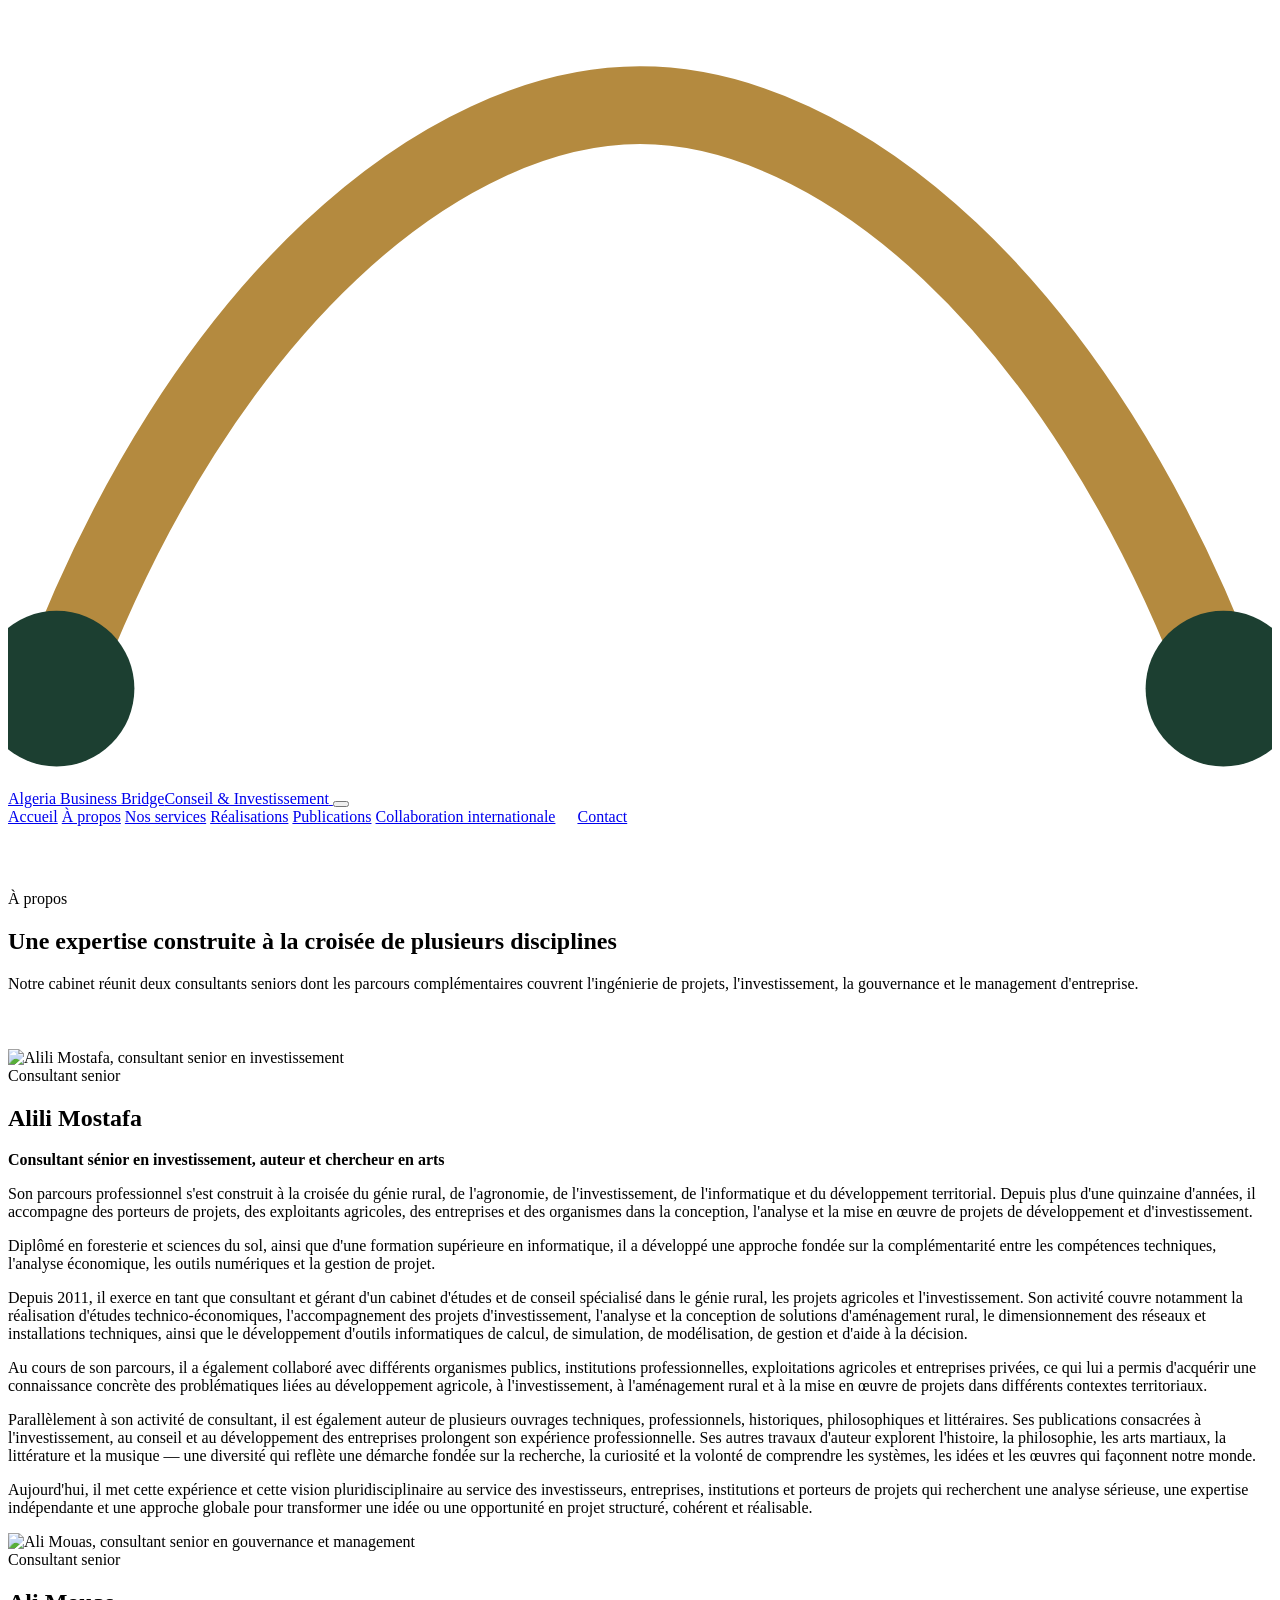
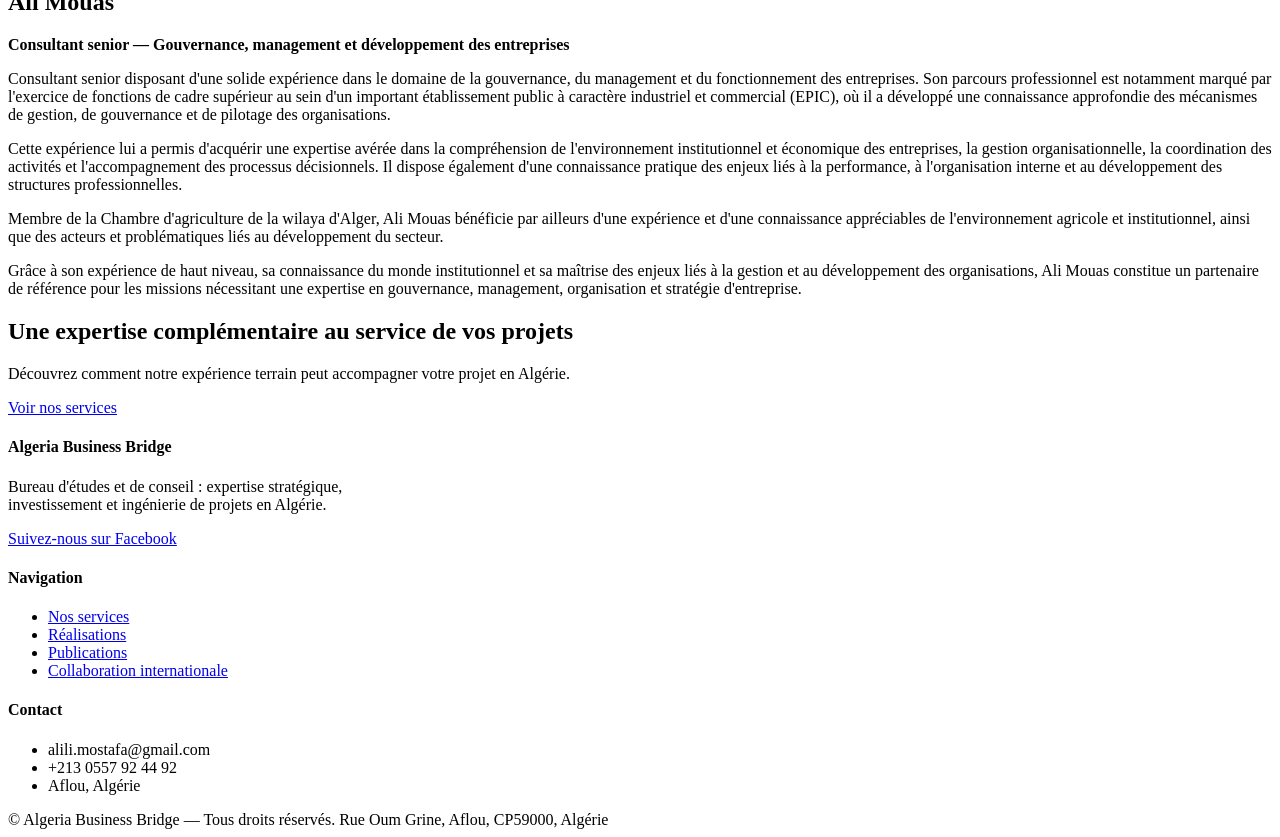
==== a-propos.html @ 4eb45da3 "Ajout du site Ajout du site" ====
<!DOCTYPE html>
<html lang="fr">
<head>
<meta charset="UTF-8">
<meta name="viewport" content="width=device-width, initial-scale=1.0">
<title>À propos — Algeria Business Bridge</title>
<meta name="description" content="Découvrez Alili Mostafa et Ali Mouas, consultants seniors en investissement, gouvernance et développement d'entreprise en Algérie.">
<link rel="preconnect" href="https://fonts.googleapis.com">
<link href="https://fonts.googleapis.com/css2?family=Fraunces:opsz,wght@9..144,500;9..144,600&family=Inter:wght@400;500;600;700&display=swap" rel="stylesheet">
<link rel="stylesheet" href="css/style.css">
</head>
<body>

<header class="site-header">
  <div class="nav-wrap">
    <a href="index.html" class="logo">
      <svg class="bridge-mark" viewBox="0 0 26 16" fill="none" xmlns="http://www.w3.org/2000/svg">
        <path d="M1 14C4 6 9 2 13 2C17 2 22 6 25 14" stroke="#B48A3F" stroke-width="1.6"/>
        <circle cx="1" cy="14" r="1.6" fill="#1C3F31"/>
        <circle cx="25" cy="14" r="1.6" fill="#1C3F31"/>
      </svg>
      <span>Algeria Business Bridge<span class="sub">Conseil &amp; Investissement</span></span>
    </a>
    <button class="nav-toggle" aria-label="Ouvrir le menu"><span></span></button>
    <nav class="primary">
      <a href="index.html">Accueil</a>
      <a href="a-propos.html" class="active">À propos</a>
      <a href="services.html">Nos services</a>
      <a href="realisations.html">Réalisations</a>
      <a href="publications.html">Publications</a>
      <a href="collaboration.html">Collaboration internationale</a>
      <a href="contact.html" class="btn outline" style="padding:9px 18px;">Contact</a>
    </nav>
  </div>
</header>

<section style="padding-top:64px;padding-bottom:40px;">
  <div class="container section-head">
    <span class="eyebrow">À propos</span>
    <h1>Une expertise construite à la croisée de plusieurs disciplines</h1>
    <p>Notre cabinet réunit deux consultants seniors dont les parcours complémentaires couvrent l'ingénierie de projets, l'investissement, la gouvernance et le management d'entreprise.</p>
  </div>
</section>

<section class="alt">
  <div class="container">
    <div class="person">
      <img src="images/portrait-alili-mostafa.jpg" alt="Alili Mostafa, consultant senior en investissement">
      <div>
        <span class="eyebrow">Consultant senior</span>
        <h2>Alili Mostafa</h2>
        <p style="font-weight:600;color:var(--vert-700);">Consultant sénior en investissement, auteur et chercheur en arts</p>
        <p>Son parcours professionnel s'est construit à la croisée du génie rural, de l'agronomie, de l'investissement, de l'informatique et du développement territorial. Depuis plus d'une quinzaine d'années, il accompagne des porteurs de projets, des exploitants agricoles, des entreprises et des organismes dans la conception, l'analyse et la mise en œuvre de projets de développement et d'investissement.</p>
        <p>Diplômé en foresterie et sciences du sol, ainsi que d'une formation supérieure en informatique, il a développé une approche fondée sur la complémentarité entre les compétences techniques, l'analyse économique, les outils numériques et la gestion de projet.</p>
        <p>Depuis 2011, il exerce en tant que consultant et gérant d'un cabinet d'études et de conseil spécialisé dans le génie rural, les projets agricoles et l'investissement. Son activité couvre notamment la réalisation d'études technico-économiques, l'accompagnement des projets d'investissement, l'analyse et la conception de solutions d'aménagement rural, le dimensionnement des réseaux et installations techniques, ainsi que le développement d'outils informatiques de calcul, de simulation, de modélisation, de gestion et d'aide à la décision.</p>
        <p>Au cours de son parcours, il a également collaboré avec différents organismes publics, institutions professionnelles, exploitations agricoles et entreprises privées, ce qui lui a permis d'acquérir une connaissance concrète des problématiques liées au développement agricole, à l'investissement, à l'aménagement rural et à la mise en œuvre de projets dans différents contextes territoriaux.</p>
        <p>Parallèlement à son activité de consultant, il est également auteur de plusieurs ouvrages techniques, professionnels, historiques, philosophiques et littéraires. Ses publications consacrées à l'investissement, au conseil et au développement des entreprises prolongent son expérience professionnelle. Ses autres travaux d'auteur explorent l'histoire, la philosophie, les arts martiaux, la littérature et la musique — une diversité qui reflète une démarche fondée sur la recherche, la curiosité et la volonté de comprendre les systèmes, les idées et les œuvres qui façonnent notre monde.</p>
        <p>Aujourd'hui, il met cette expérience et cette vision pluridisciplinaire au service des investisseurs, entreprises, institutions et porteurs de projets qui recherchent une analyse sérieuse, une expertise indépendante et une approche globale pour transformer une idée ou une opportunité en projet structuré, cohérent et réalisable.</p>
      </div>
    </div>
  </div>
</section>

<section>
  <div class="container">
    <div class="person">
      <img src="images/portrait-ali-mouas.jpg" alt="Ali Mouas, consultant senior en gouvernance et management">
      <div>
        <span class="eyebrow">Consultant senior</span>
        <h2>Ali Mouas</h2>
        <p style="font-weight:600;color:var(--vert-700);">Consultant senior — Gouvernance, management et développement des entreprises</p>
        <p>Consultant senior disposant d'une solide expérience dans le domaine de la gouvernance, du management et du fonctionnement des entreprises. Son parcours professionnel est notamment marqué par l'exercice de fonctions de cadre supérieur au sein d'un important établissement public à caractère industriel et commercial (EPIC), où il a développé une connaissance approfondie des mécanismes de gestion, de gouvernance et de pilotage des organisations.</p>
        <p>Cette expérience lui a permis d'acquérir une expertise avérée dans la compréhension de l'environnement institutionnel et économique des entreprises, la gestion organisationnelle, la coordination des activités et l'accompagnement des processus décisionnels. Il dispose également d'une connaissance pratique des enjeux liés à la performance, à l'organisation interne et au développement des structures professionnelles.</p>
        <p>Membre de la Chambre d'agriculture de la wilaya d'Alger, Ali Mouas bénéficie par ailleurs d'une expérience et d'une connaissance appréciables de l'environnement agricole et institutionnel, ainsi que des acteurs et problématiques liés au développement du secteur.</p>
        <p>Grâce à son expérience de haut niveau, sa connaissance du monde institutionnel et sa maîtrise des enjeux liés à la gestion et au développement des organisations, Ali Mouas constitue un partenaire de référence pour les missions nécessitant une expertise en gouvernance, management, organisation et stratégie d'entreprise.</p>
      </div>
    </div>
  </div>
</section>

<section class="alt">
  <div class="container cta-band" style="background:var(--vert-700);">
    <h2>Une expertise complémentaire au service de vos projets</h2>
    <p>Découvrez comment notre expérience terrain peut accompagner votre projet en Algérie.</p>
    <a href="services.html" class="btn on-dark">Voir nos services</a>
  </div>
</section>

<footer class="site-footer">
  <div class="container">
    <div class="cols">
      <div>
        <h4>Algeria Business Bridge</h4>
        <p style="max-width:340px;">Bureau d'études et de conseil : expertise stratégique, investissement et ingénierie de projets en Algérie.</p>
        <a href="https://www.facebook.com/profile.php?id=61589660074435" target="_blank" rel="noopener">Suivez-nous sur Facebook</a>
      </div>
      <div>
        <h4>Navigation</h4>
        <ul>
          <li><a href="services.html">Nos services</a></li>
          <li><a href="realisations.html">Réalisations</a></li>
          <li><a href="publications.html">Publications</a></li>
          <li><a href="collaboration.html">Collaboration internationale</a></li>
        </ul>
      </div>
      <div>
        <h4>Contact</h4>
        <ul>
          <li>alili.mostafa@gmail.com</li>
          <li>+213 0557 92 44 92</li>
          <li>Aflou, Algérie</li>
        </ul>
      </div>
    </div>
    <div class="bottom">
      <span>© <span data-year></span> Algeria Business Bridge — Tous droits réservés.</span>
      <span>Rue Oum Grine, Aflou, CP59000, Algérie</span>
    </div>
  </div>
</footer>

<script src="js/main.js"></script>
</body>
</html>
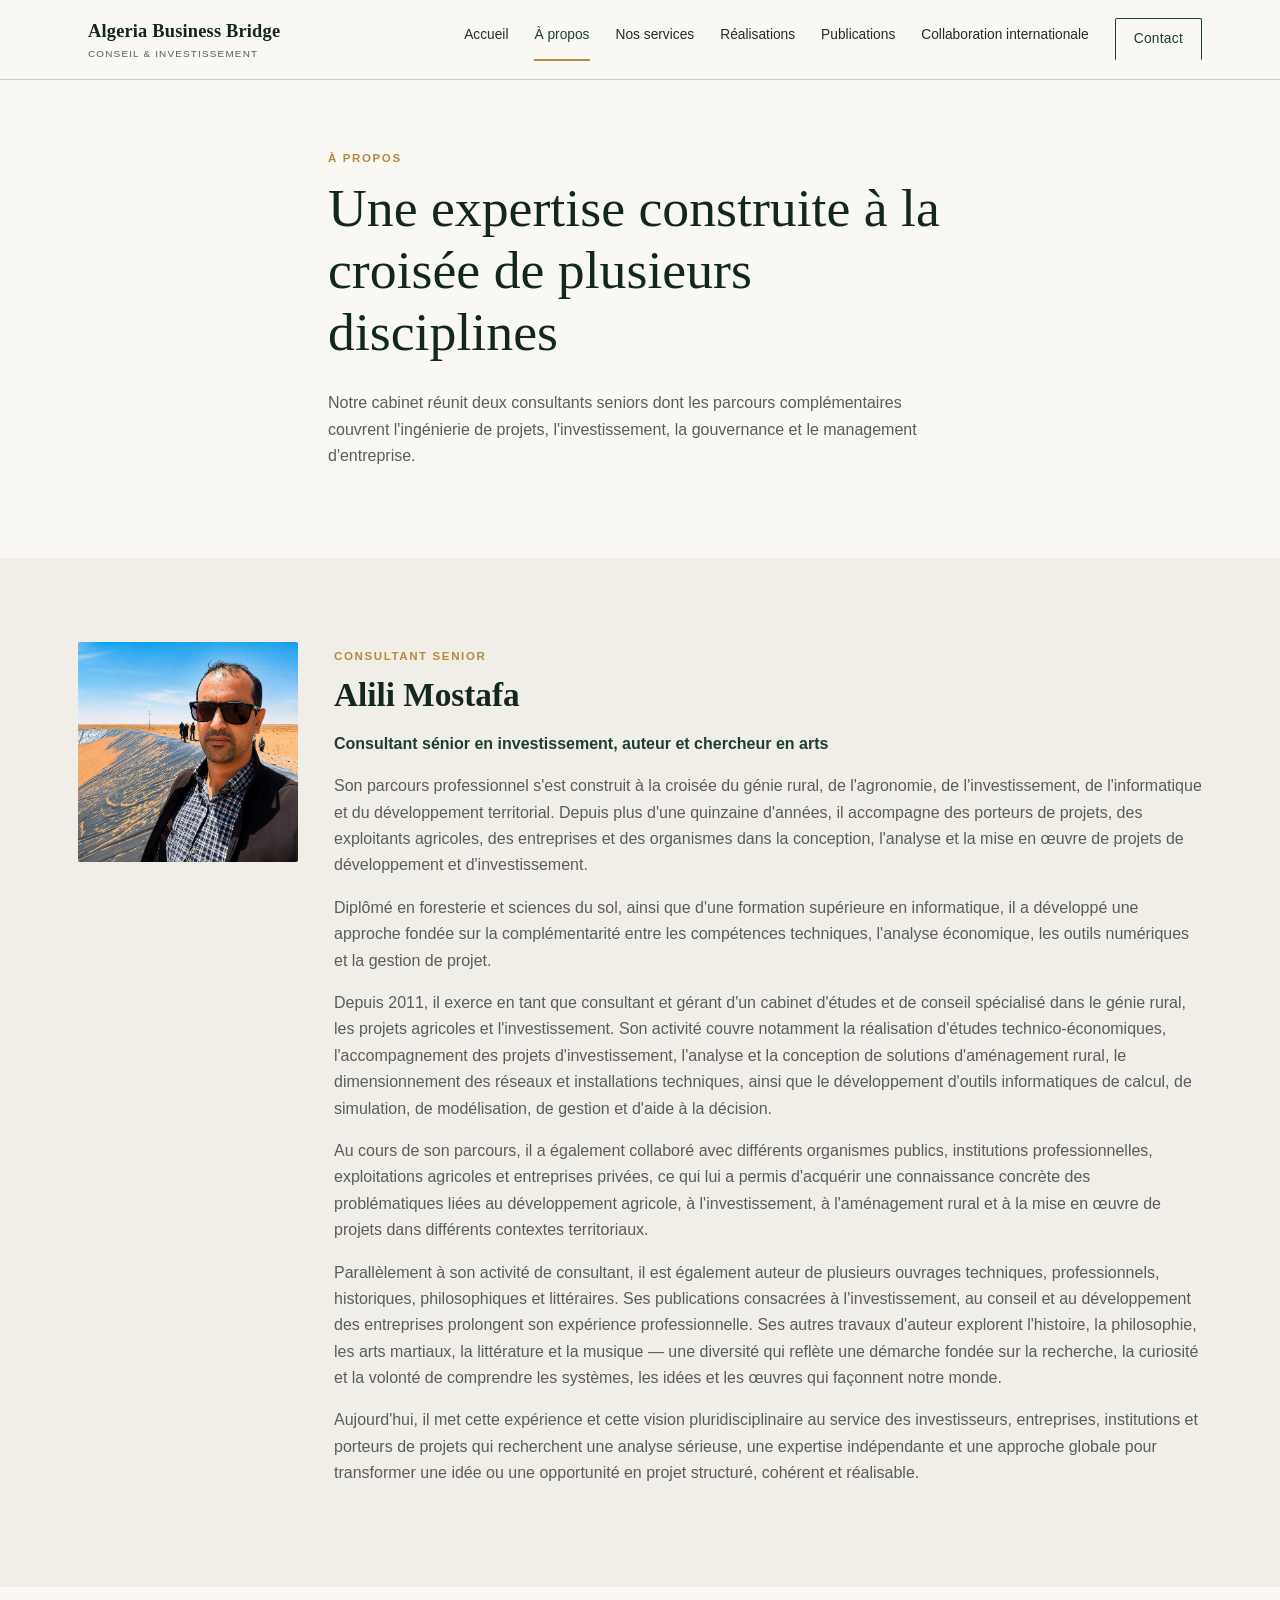
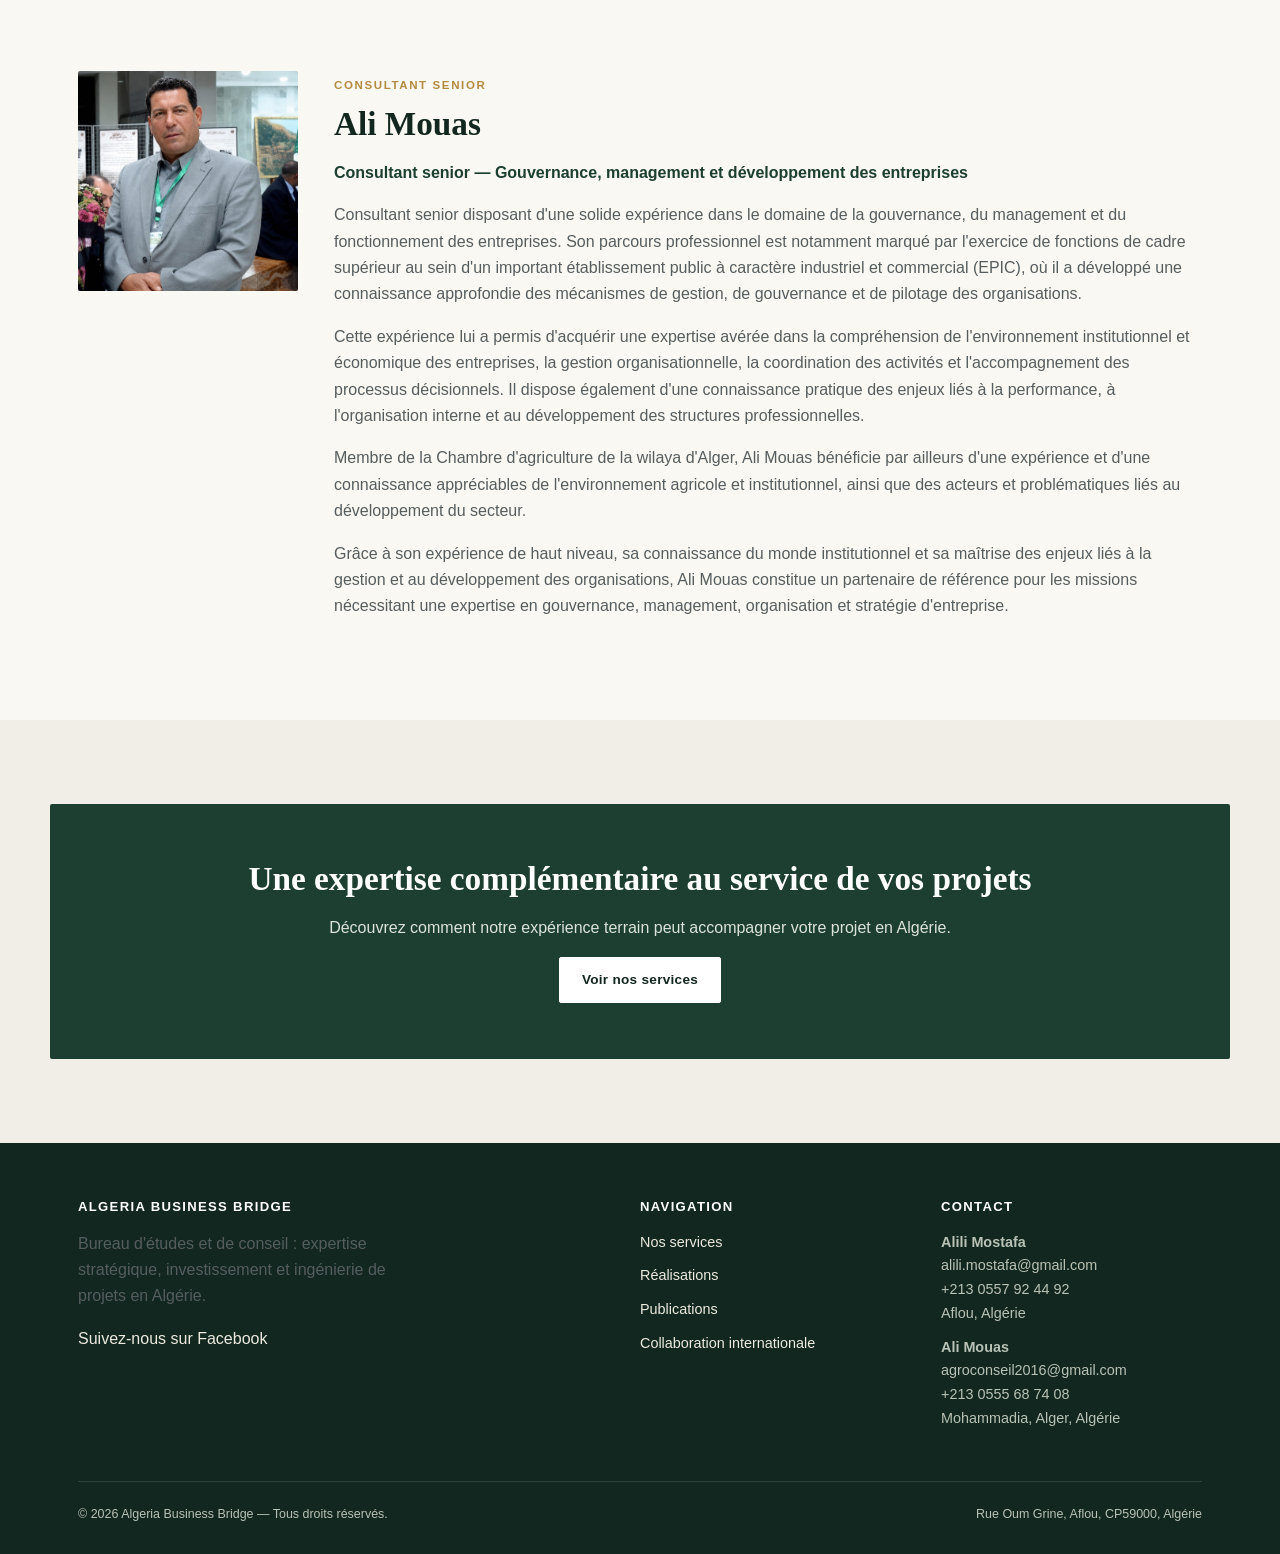
==== commit b713d5b3: "Add files via upload" ====
--- a/a-propos.html
+++ b/a-propos.html
@@ -8,17 +8,14 @@
 <link rel="preconnect" href="https://fonts.googleapis.com">
 <link href="https://fonts.googleapis.com/css2?family=Fraunces:opsz,wght@9..144,500;9..144,600&family=Inter:wght@400;500;600;700&display=swap" rel="stylesheet">
 <link rel="stylesheet" href="css/style.css">
+<link rel="icon" href="favicon.png" type="image/png">
 </head>
 <body>
 
 <header class="site-header">
   <div class="nav-wrap">
     <a href="index.html" class="logo">
-      <svg class="bridge-mark" viewBox="0 0 26 16" fill="none" xmlns="http://www.w3.org/2000/svg">
-        <path d="M1 14C4 6 9 2 13 2C17 2 22 6 25 14" stroke="#B48A3F" stroke-width="1.6"/>
-        <circle cx="1" cy="14" r="1.6" fill="#1C3F31"/>
-        <circle cx="25" cy="14" r="1.6" fill="#1C3F31"/>
-      </svg>
+      <img src="images/logo-mark.png" alt="" class="logo-img" style="height:40px;">
       <span>Algeria Business Bridge<span class="sub">Conseil &amp; Investissement</span></span>
     </a>
     <button class="nav-toggle" aria-label="Ouvrir le menu"><span></span></button>
@@ -106,9 +103,8 @@
       <div>
         <h4>Contact</h4>
         <ul>
-          <li>alili.mostafa@gmail.com</li>
-          <li>+213 0557 92 44 92</li>
-          <li>Aflou, Algérie</li>
+          <li><strong>Alili Mostafa</strong><br>alili.mostafa@gmail.com<br>+213 0557 92 44 92<br>Aflou, Algérie</li>
+          <li><strong>Ali Mouas</strong><br>agroconseil2016@gmail.com<br>+213 0555 68 74 08<br>Mohammadia, Alger, Algérie</li>
         </ul>
       </div>
     </div>
--- a/css/style.css
+++ b/css/style.css
@@ -0,0 +1,266 @@
+/* ============================================================
+   Algeria Business Bridge — Design tokens
+   Palette : vert profond (expertise/agriculture), bleu (eau/confiance),
+             gris (rigueur), or discret (repère visuel rare)
+   Type    : Fraunces (display, serif) + Inter (texte, sans)
+   Signature : le "pont" — trait fin reliant deux points, motif
+               repris comme séparateur de section et dans le logo
+   ============================================================ */
+
+:root{
+  --vert-900:#12271F;
+  --vert-700:#1C3F31;
+  --vert-500:#2F6650;
+  --bleu-700:#1E3A57;
+  --bleu-500:#3C6690;
+  --or-500:#B48A3F;
+  --gris-900:#262A2C;
+  --gris-600:#565D5F;
+  --gris-300:#C8CDC9;
+  --fond:#FAF8F3;
+  --fond-alt:#F0EEE6;
+  --blanc:#FFFFFF;
+
+  --font-display:'Fraunces', Georgia, serif;
+  --font-body:'Inter', -apple-system, Segoe UI, sans-serif;
+
+  --maxw:1180px;
+  --radius:2px;
+}
+
+*{box-sizing:border-box;}
+html{scroll-behavior:smooth;}
+body{
+  margin:0;
+  font-family:var(--font-body);
+  color:var(--gris-900);
+  background:var(--fond);
+  line-height:1.65;
+  -webkit-font-smoothing:antialiased;
+}
+img{max-width:100%;display:block;}
+a{color:inherit;text-decoration:none;}
+h1,h2,h3,h4{
+  font-family:var(--font-display);
+  font-weight:600;
+  line-height:1.15;
+  margin:0 0 .5em;
+  color:var(--vert-900);
+}
+h1{font-size:clamp(2.2rem,4.2vw,3.4rem);font-weight:500;}
+h2{font-size:clamp(1.6rem,2.6vw,2.3rem);}
+h3{font-size:1.25rem;}
+p{margin:0 0 1em;color:var(--gris-600);}
+.eyebrow{
+  font-family:var(--font-body);
+  text-transform:uppercase;
+  letter-spacing:.14em;
+  font-size:.72rem;
+  font-weight:600;
+  color:var(--or-500);
+  display:inline-block;
+  margin-bottom:.9em;
+}
+.container{max-width:var(--maxw);margin:0 auto;padding:0 28px;}
+:focus-visible{outline:2px solid var(--or-500);outline-offset:3px;}
+
+/* ---------- header / nav ---------- */
+.site-header{
+  position:sticky;top:0;z-index:50;
+  background:rgba(250,248,243,.94);
+  backdrop-filter:blur(6px);
+  border-bottom:1px solid var(--gris-300);
+}
+.nav-wrap{
+  max-width:var(--maxw);margin:0 auto;padding:16px 28px;
+  display:flex;align-items:center;justify-content:space-between;
+  gap:24px;
+}
+.logo{
+  display:flex;align-items:center;gap:10px;
+  font-family:var(--font-display);font-size:1.15rem;color:var(--vert-900);
+  font-weight:600;letter-spacing:.01em;white-space:nowrap;
+}
+.logo .bridge-mark{width:26px;height:16px;flex:none;}
+.logo span.sub{
+  display:block;font-family:var(--font-body);font-weight:500;
+  font-size:.62rem;letter-spacing:.12em;text-transform:uppercase;
+  color:var(--gris-600);
+}
+nav.primary{display:flex;gap:26px;flex-wrap:wrap;}
+nav.primary a{
+  font-size:.86rem;font-weight:500;color:var(--gris-900);
+  padding:6px 0;border-bottom:2px solid transparent;
+  transition:border-color .15s ease, color .15s ease;
+}
+nav.primary a:hover,nav.primary a.active{border-color:var(--or-500);color:var(--vert-700);}
+.btn{
+  display:inline-flex;align-items:center;gap:8px;
+  background:var(--vert-700);color:var(--blanc);
+  padding:11px 22px;border-radius:var(--radius);
+  font-size:.85rem;font-weight:600;letter-spacing:.02em;
+  border:1px solid var(--vert-700);
+  transition:background .15s ease, color .15s ease;
+}
+.btn:hover{background:var(--vert-900);}
+.btn.outline{background:transparent;color:var(--vert-700);}
+.btn.outline:hover{background:var(--vert-700);color:var(--blanc);}
+.btn.on-dark{border-color:var(--blanc);color:var(--vert-900);background:var(--blanc);}
+.btn.on-dark:hover{background:var(--or-500);border-color:var(--or-500);color:var(--blanc);}
+.nav-toggle{display:none;}
+
+/* ---------- hero ---------- */
+.hero{
+  position:relative;color:var(--blanc);
+  min-height:78vh;display:flex;align-items:flex-end;
+  background:linear-gradient(180deg,rgba(18,39,31,.55),rgba(18,39,31,.88)),
+             center/cover no-repeat;
+}
+.hero-inner{max-width:var(--maxw);margin:0 auto;padding:90px 28px 70px;width:100%;}
+.hero .eyebrow{color:var(--or-500);}
+.hero h1{color:var(--blanc);max-width:820px;}
+.hero p.lead{color:#E7E4DA;max-width:640px;font-size:1.08rem;}
+.hero-cta{display:flex;gap:16px;margin-top:28px;flex-wrap:wrap;}
+
+/* bridge divider — signature motif */
+.bridge-divider{
+  width:100%;height:46px;margin:0 auto;max-width:340px;
+  display:block;
+}
+.bridge-divider path{stroke:var(--or-500);}
+.section-bridge{text-align:center;padding:8px 0 6px;}
+
+/* ---------- sections ---------- */
+section{padding:84px 0;}
+section.alt{background:var(--fond-alt);}
+section.dark{background:var(--vert-900);color:#EDEAE0;}
+section.dark h2, section.dark h3{color:var(--blanc);}
+section.dark p{color:#C7CBC3;}
+.section-head{max-width:680px;margin-bottom:48px;}
+.section-head.center{margin-left:auto;margin-right:auto;text-align:center;}
+
+.grid{display:grid;gap:28px;}
+.grid.cols-2{grid-template-columns:repeat(2,1fr);}
+.grid.cols-3{grid-template-columns:repeat(3,1fr);}
+.grid.cols-4{grid-template-columns:repeat(4,1fr);}
+
+.card{
+  background:var(--blanc);border:1px solid var(--gris-300);
+  padding:34px 30px;border-radius:var(--radius);
+}
+.card h3{margin-bottom:.5em;}
+.card ul{margin:0;padding-left:1.1em;color:var(--gris-600);}
+.card li{margin-bottom:.4em;}
+
+.stat{text-align:center;}
+.stat .num{
+  font-family:var(--font-display);font-size:2.6rem;color:var(--or-500);
+  display:block;font-weight:600;
+}
+.stat .label{font-size:.85rem;color:var(--gris-600);}
+
+figure{margin:0;}
+figure img{border-radius:var(--radius);}
+figure figcaption{font-size:.78rem;color:var(--gris-600);margin-top:.6em;}
+
+.split{display:grid;grid-template-columns:1fr 1fr;gap:56px;align-items:center;}
+.split img{border-radius:var(--radius);}
+
+.list-check{list-style:none;margin:0;padding:0;}
+.list-check li{
+  position:relative;padding-left:26px;margin-bottom:.7em;color:var(--gris-600);
+}
+.list-check li::before{
+  content:"";position:absolute;left:0;top:.55em;width:9px;height:9px;
+  border:2px solid var(--or-500);border-radius:50%;
+}
+
+.tag-row{display:flex;flex-wrap:wrap;gap:10px;margin-top:14px;}
+.tag{
+  font-size:.76rem;font-weight:600;letter-spacing:.03em;
+  padding:6px 14px;border:1px solid var(--gris-300);border-radius:999px;
+  color:var(--vert-700);
+}
+
+.timeline{border-left:2px solid var(--gris-300);padding-left:32px;margin-left:6px;}
+.timeline .item{position:relative;padding-bottom:36px;}
+.timeline .item:last-child{padding-bottom:0;}
+.timeline .item::before{
+  content:"";position:absolute;left:-38px;top:4px;width:11px;height:11px;
+  background:var(--or-500);border-radius:50%;
+}
+.timeline .year{font-weight:700;color:var(--vert-700);font-size:.85rem;letter-spacing:.03em;}
+
+.person{display:grid;grid-template-columns:220px 1fr;gap:36px;align-items:start;}
+.person img{border-radius:var(--radius);width:100%;aspect-ratio:1/1;object-fit:cover;}
+
+.cta-band{
+  background:var(--vert-700);color:var(--blanc);border-radius:var(--radius);
+  padding:56px 48px;text-align:center;
+}
+.cta-band h2{color:var(--blanc);}
+.cta-band p{color:#DDE3DB;}
+
+form.contact-form{display:grid;gap:18px;}
+form.contact-form .row2{display:grid;grid-template-columns:1fr 1fr;gap:18px;}
+form.contact-form label{
+  display:block;font-size:.78rem;font-weight:600;letter-spacing:.03em;
+  text-transform:uppercase;color:var(--gris-600);margin-bottom:6px;
+}
+form.contact-form input,form.contact-form textarea,form.contact-form select{
+  width:100%;padding:12px 14px;border:1px solid var(--gris-300);
+  border-radius:var(--radius);font-family:var(--font-body);font-size:.95rem;
+  background:var(--blanc);color:var(--gris-900);
+}
+form.contact-form textarea{min-height:130px;resize:vertical;}
+form.contact-form button{justify-self:start;margin-top:6px;cursor:pointer;}
+.form-note{font-size:.8rem;color:var(--gris-600);margin-top:14px;}
+
+.contact-card{border-left:3px solid var(--or-500);padding-left:20px;}
+.contact-card h3{margin-bottom:.3em;}
+.contact-card p{margin:0 0 .25em;}
+
+/* ---------- footer ---------- */
+footer.site-footer{
+  background:var(--vert-900);color:#B9C2B7;padding:56px 0 30px;
+}
+footer.site-footer a{color:#EDEAE0;}
+footer.site-footer .cols{display:grid;grid-template-columns:2fr 1fr 1fr;gap:40px;margin-bottom:40px;}
+footer.site-footer h4{color:var(--blanc);font-family:var(--font-body);font-size:.82rem;
+  text-transform:uppercase;letter-spacing:.1em;margin-bottom:16px;}
+footer.site-footer ul{list-style:none;padding:0;margin:0;}
+footer.site-footer li{margin-bottom:10px;font-size:.9rem;}
+footer.site-footer .bottom{
+  border-top:1px solid rgba(255,255,255,.12);padding-top:22px;
+  font-size:.78rem;display:flex;justify-content:space-between;flex-wrap:wrap;gap:10px;
+}
+
+/* ---------- responsive ---------- */
+@media (max-width:880px){
+  .grid.cols-3,.grid.cols-4{grid-template-columns:repeat(2,1fr);}
+  .split,.person{grid-template-columns:1fr;}
+  footer.site-footer .cols{grid-template-columns:1fr;}
+}
+@media (max-width:640px){
+  nav.primary{
+    position:fixed;inset:64px 0 0 0;background:var(--fond);
+    flex-direction:column;padding:28px;gap:6px;
+    transform:translateX(100%);transition:transform .2s ease;
+    display:flex;
+  }
+  nav.primary.open{transform:translateX(0);}
+  nav.primary a{font-size:1.05rem;padding:12px 0;border-bottom:1px solid var(--gris-300);}
+  .nav-toggle{
+    display:block;background:none;border:none;cursor:pointer;
+    width:26px;height:20px;position:relative;
+  }
+  .nav-toggle span, .nav-toggle::before, .nav-toggle::after{
+    content:"";position:absolute;left:0;right:0;height:2px;background:var(--vert-900);
+  }
+  .nav-toggle span{top:9px;}
+  .nav-toggle::before{top:0;}
+  .nav-toggle::after{top:18px;}
+  .grid.cols-2,.grid.cols-3,.grid.cols-4{grid-template-columns:1fr;}
+  form.contact-form .row2{grid-template-columns:1fr;}
+  .hero{min-height:auto;padding-top:40px;}
+}
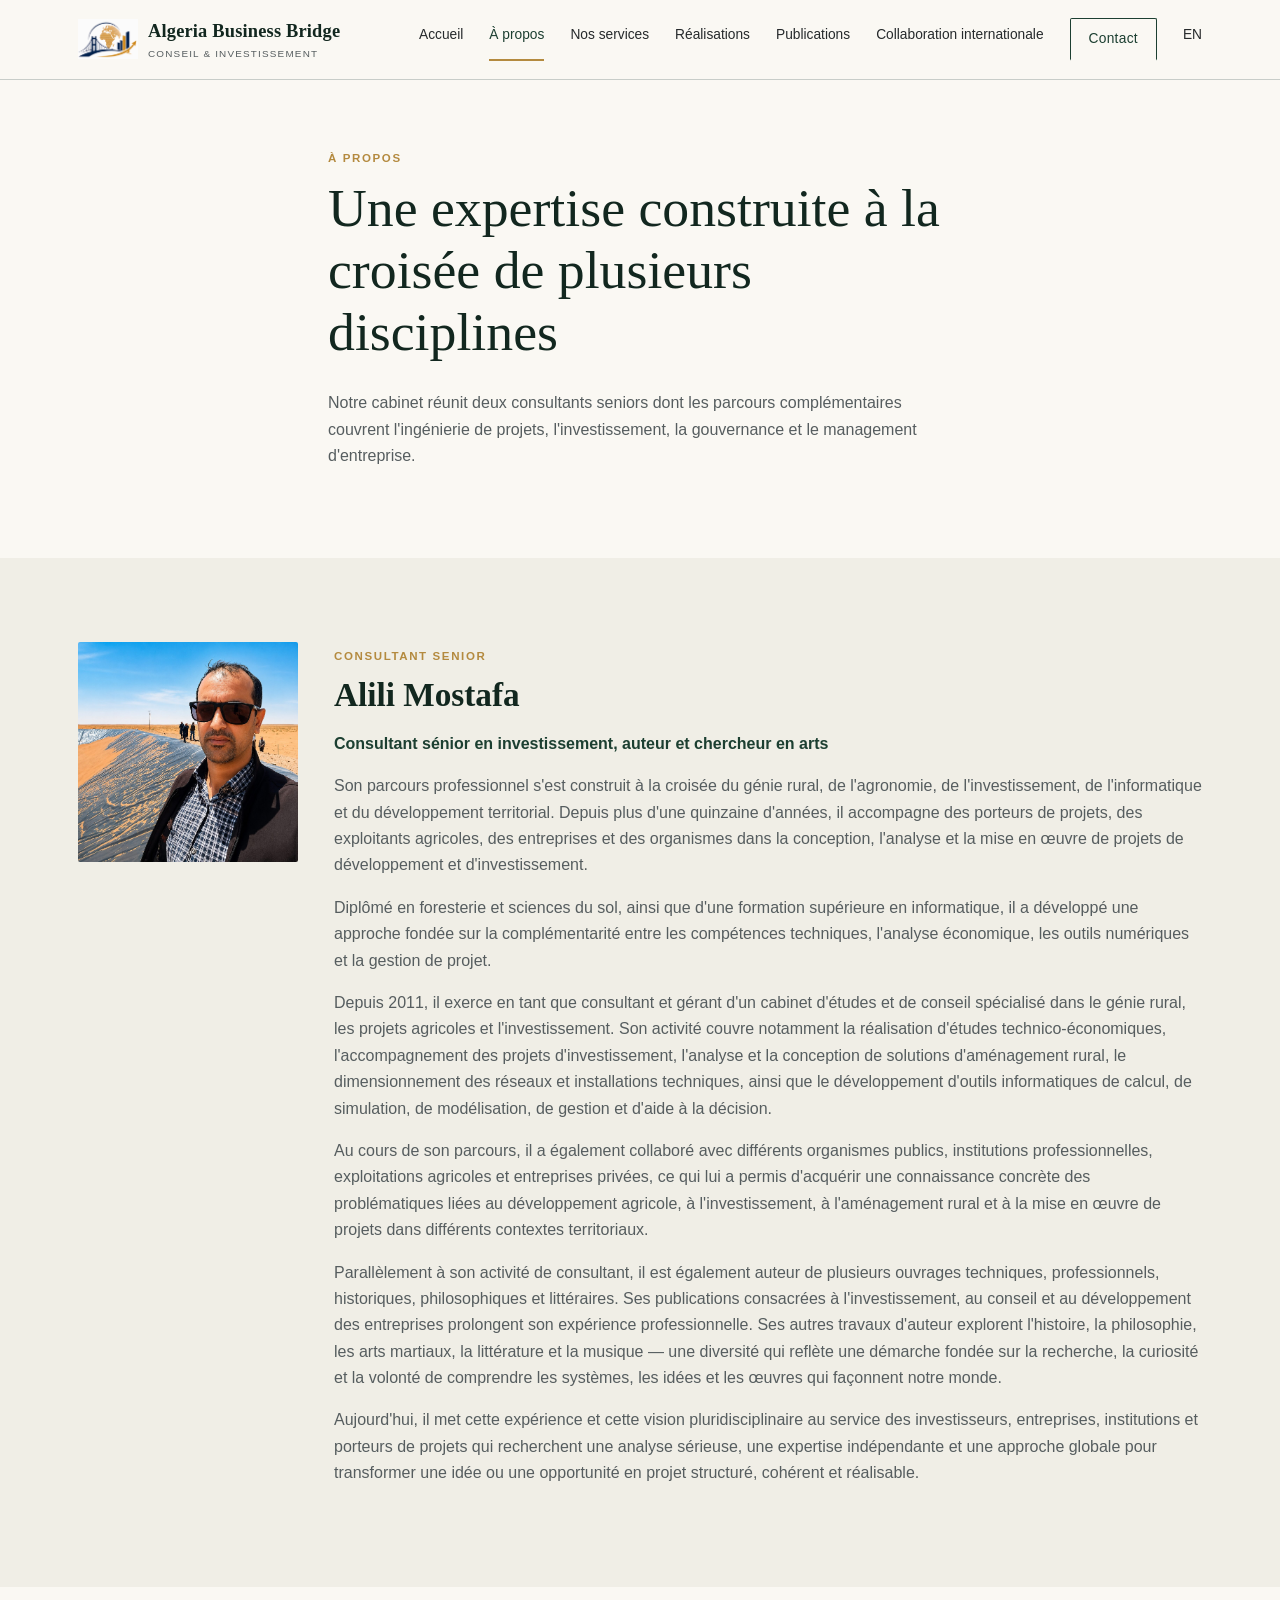
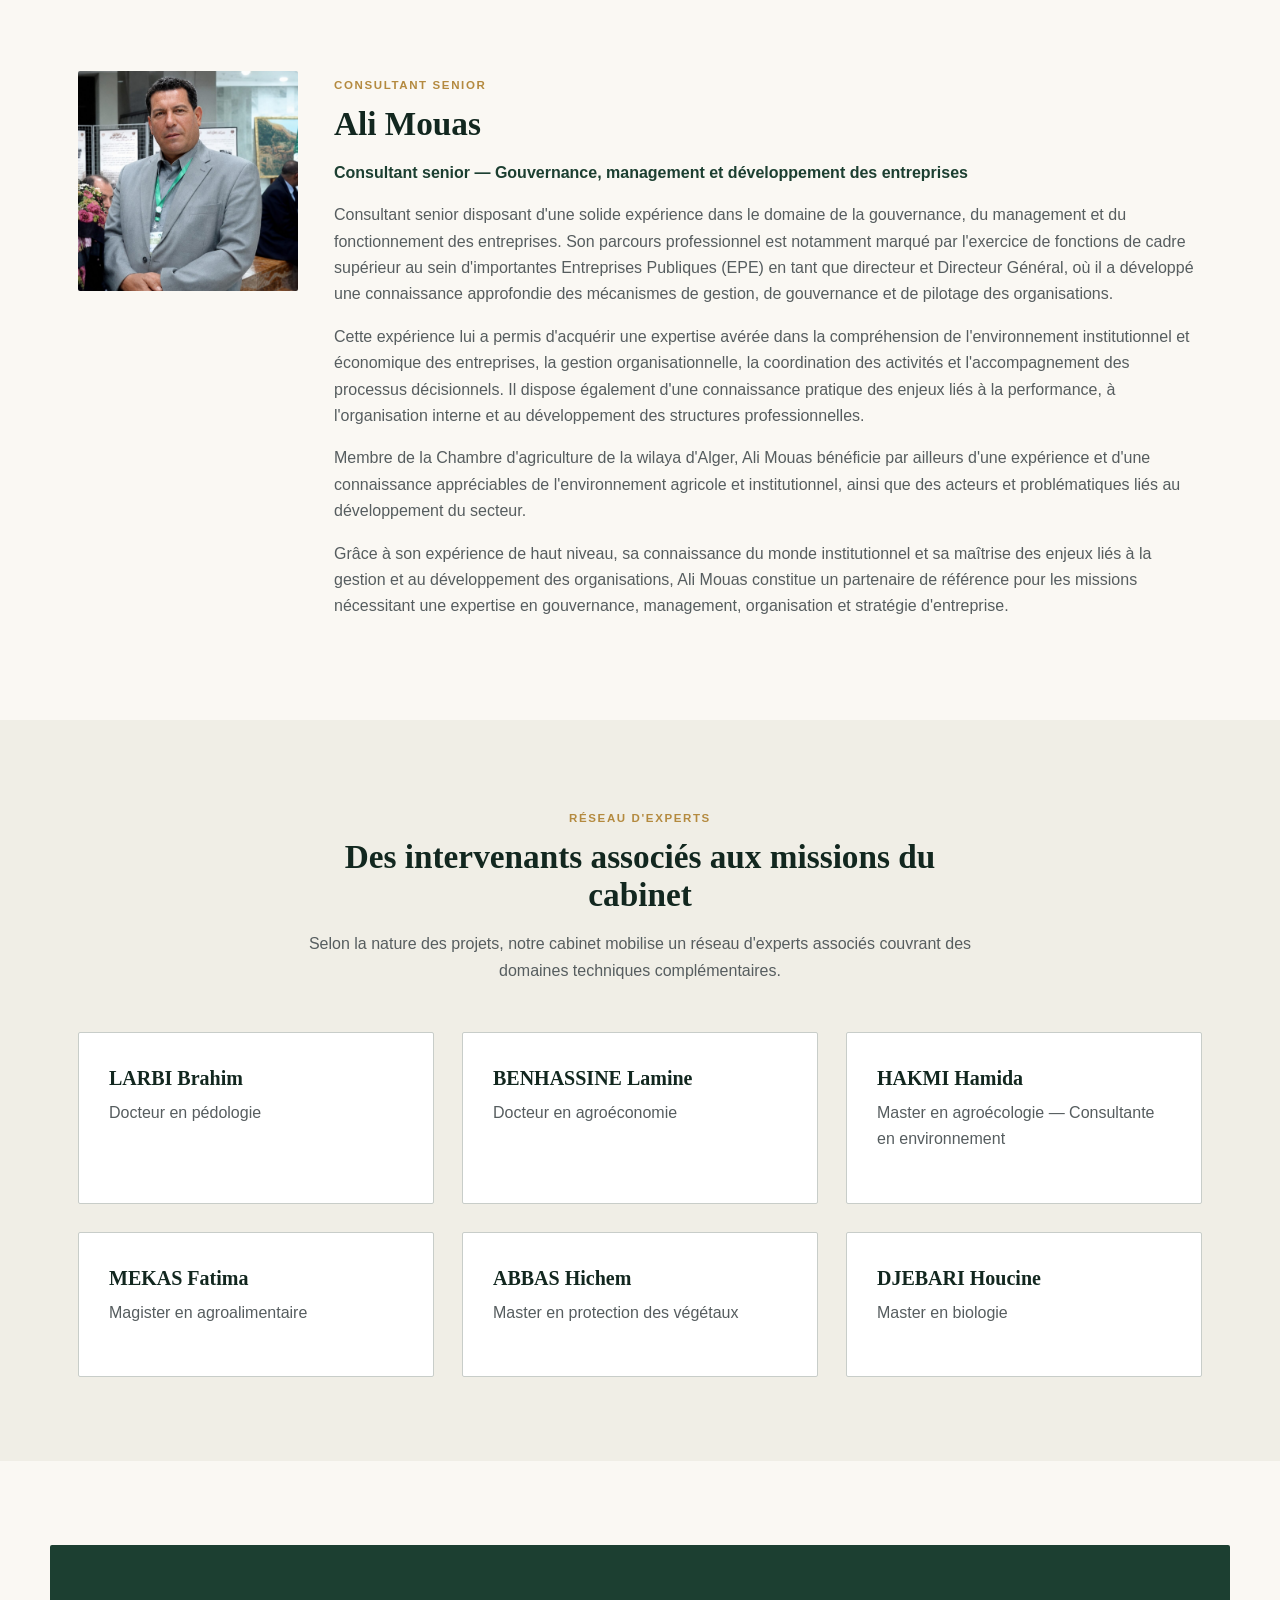
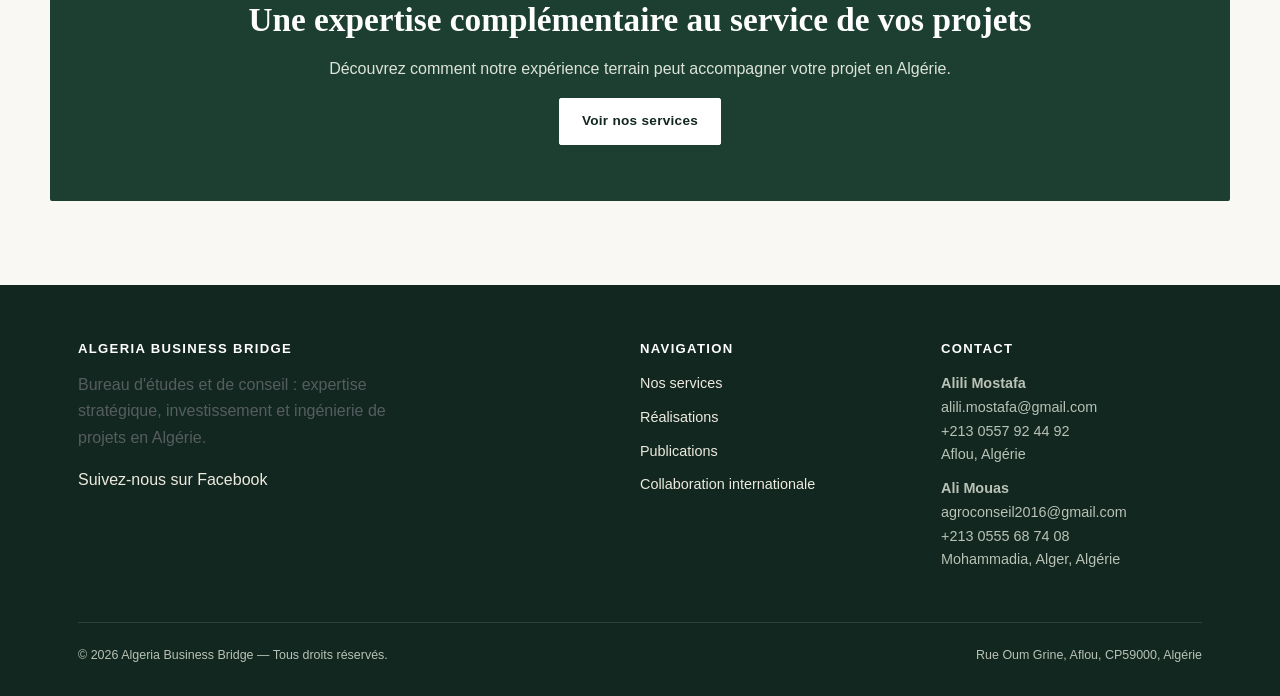
==== commit 9ec60fa9: "Add files via upload" ====
--- a/a-propos.html
+++ b/a-propos.html
@@ -27,6 +27,7 @@
       <a href="publications.html">Publications</a>
       <a href="collaboration.html">Collaboration internationale</a>
       <a href="contact.html" class="btn outline" style="padding:9px 18px;">Contact</a>
+      <a href="en/about.html" class="lang-switch">EN</a>
     </nav>
   </div>
 </header>
@@ -66,7 +67,7 @@
         <span class="eyebrow">Consultant senior</span>
         <h2>Ali Mouas</h2>
         <p style="font-weight:600;color:var(--vert-700);">Consultant senior — Gouvernance, management et développement des entreprises</p>
-        <p>Consultant senior disposant d'une solide expérience dans le domaine de la gouvernance, du management et du fonctionnement des entreprises. Son parcours professionnel est notamment marqué par l'exercice de fonctions de cadre supérieur au sein d'un important établissement public à caractère industriel et commercial (EPIC), où il a développé une connaissance approfondie des mécanismes de gestion, de gouvernance et de pilotage des organisations.</p>
+        <p>Consultant senior disposant d'une solide expérience dans le domaine de la gouvernance, du management et du fonctionnement des entreprises. Son parcours professionnel est notamment marqué par l'exercice de fonctions de cadre supérieur au sein d'importantes Entreprises Publiques (EPE) en tant que directeur et Directeur Général, où il a développé une connaissance approfondie des mécanismes de gestion, de gouvernance et de pilotage des organisations.</p>
         <p>Cette expérience lui a permis d'acquérir une expertise avérée dans la compréhension de l'environnement institutionnel et économique des entreprises, la gestion organisationnelle, la coordination des activités et l'accompagnement des processus décisionnels. Il dispose également d'une connaissance pratique des enjeux liés à la performance, à l'organisation interne et au développement des structures professionnelles.</p>
         <p>Membre de la Chambre d'agriculture de la wilaya d'Alger, Ali Mouas bénéficie par ailleurs d'une expérience et d'une connaissance appréciables de l'environnement agricole et institutionnel, ainsi que des acteurs et problématiques liés au développement du secteur.</p>
         <p>Grâce à son expérience de haut niveau, sa connaissance du monde institutionnel et sa maîtrise des enjeux liés à la gestion et au développement des organisations, Ali Mouas constitue un partenaire de référence pour les missions nécessitant une expertise en gouvernance, management, organisation et stratégie d'entreprise.</p>
@@ -76,6 +77,24 @@
 </section>
 
 <section class="alt">
+  <div class="container">
+    <div class="section-head center">
+      <span class="eyebrow">Réseau d'experts</span>
+      <h2>Des intervenants associés aux missions du cabinet</h2>
+      <p>Selon la nature des projets, notre cabinet mobilise un réseau d'experts associés couvrant des domaines techniques complémentaires.</p>
+    </div>
+    <div class="grid cols-3">
+      <div class="card"><h3>LARBI Brahim</h3><p>Docteur en pédologie</p></div>
+      <div class="card"><h3>BENHASSINE Lamine</h3><p>Docteur en agroéconomie</p></div>
+      <div class="card"><h3>HAKMI Hamida</h3><p>Master en agroécologie — Consultante en environnement</p></div>
+      <div class="card"><h3>MEKAS Fatima</h3><p>Magister en agroalimentaire</p></div>
+      <div class="card"><h3>ABBAS Hichem</h3><p>Master en protection des végétaux</p></div>
+      <div class="card"><h3>DJEBARI Houcine</h3><p>Master en biologie</p></div>
+    </div>
+  </div>
+</section>
+
+<section>
   <div class="container cta-band" style="background:var(--vert-700);">
     <h2>Une expertise complémentaire au service de vos projets</h2>
     <p>Découvrez comment notre expérience terrain peut accompagner votre projet en Algérie.</p>
--- a/css/style.css
+++ b/css/style.css
@@ -107,20 +107,31 @@
 .btn.outline:hover{background:var(--vert-700);color:var(--blanc);}
 .btn.on-dark{border-color:var(--blanc);color:var(--vert-900);background:var(--blanc);}
 .btn.on-dark:hover{background:var(--or-500);border-color:var(--or-500);color:var(--blanc);}
+.btn.dark-outline{background:rgba(255,255,255,.92);color:var(--bleu-700);border-color:rgba(255,255,255,.92);}
+.btn.dark-outline:hover{background:var(--bleu-700);color:var(--blanc);border-color:var(--bleu-700);}
 .nav-toggle{display:none;}
+.logo-img{height:44px;width:auto;flex:none;}
 
 /* ---------- hero ---------- */
 .hero{
   position:relative;color:var(--blanc);
   min-height:78vh;display:flex;align-items:flex-end;
-  background:linear-gradient(180deg,rgba(18,39,31,.55),rgba(18,39,31,.88)),
-             center/cover no-repeat;
+  background-image:linear-gradient(180deg,rgba(18,39,31,.55),rgba(18,39,31,.88)), var(--hero-img);
+  background-position:center;background-size:cover;background-repeat:no-repeat;
 }
 .hero-inner{max-width:var(--maxw);margin:0 auto;padding:90px 28px 70px;width:100%;}
 .hero .eyebrow{color:var(--or-500);}
 .hero h1{color:var(--blanc);max-width:820px;}
 .hero p.lead{color:#E7E4DA;max-width:640px;font-size:1.08rem;}
 .hero-cta{display:flex;gap:16px;margin-top:28px;flex-wrap:wrap;}
+
+/* light-overlay: lighter photo wash so headline/lead can use dark ink for contrast */
+.hero.light-overlay{
+  background-image:linear-gradient(180deg,rgba(250,248,243,.5),rgba(250,248,243,.88)), var(--hero-img);
+}
+.hero.light-overlay h1{color:var(--vert-900);}
+.hero.light-overlay p.lead{color:var(--gris-900);}
+.hero.light-overlay .eyebrow{color:var(--bleu-700);}
 
 /* bridge divider — signature motif */
 .bridge-divider{
